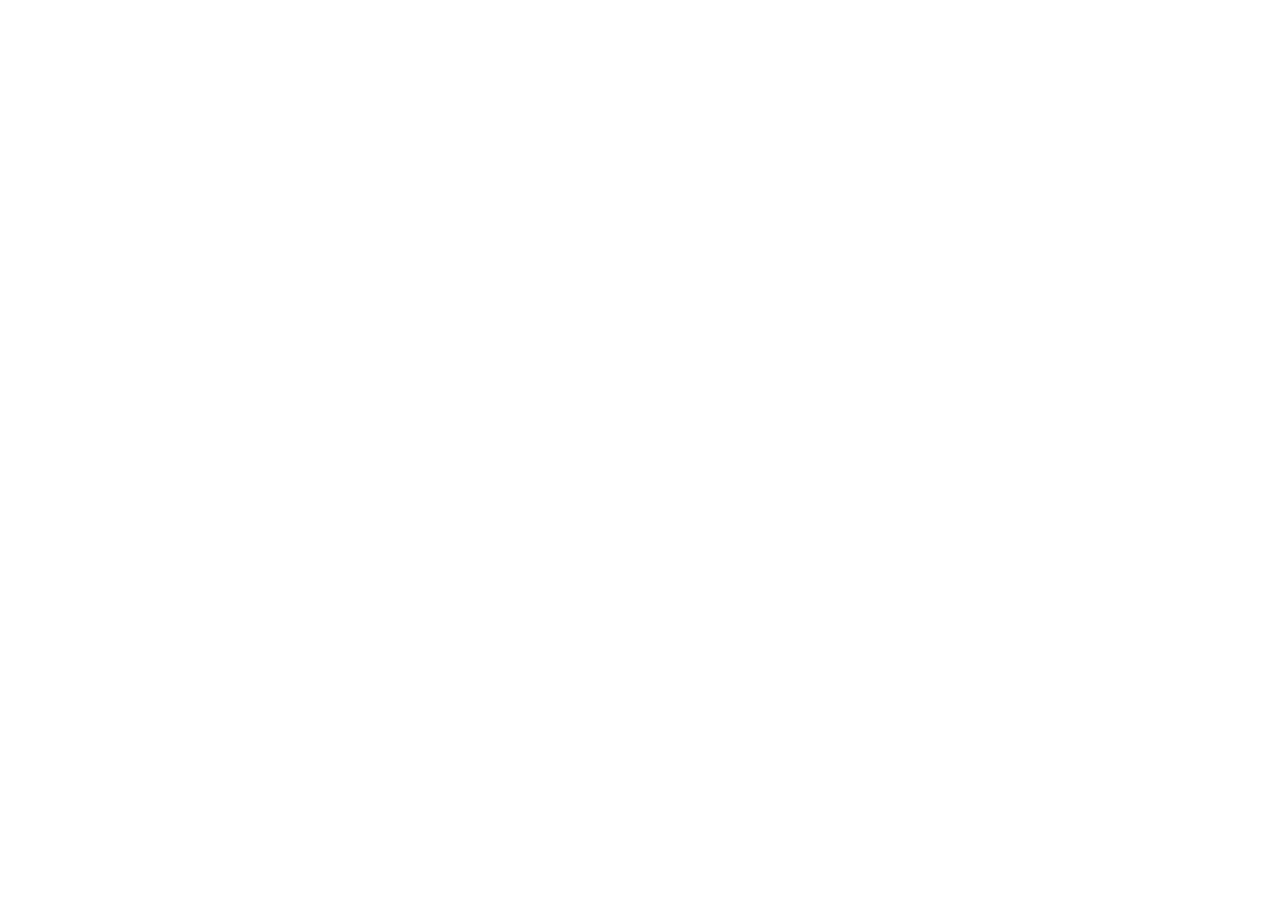
==== text-01-read-spell-punct/index.html @ 36c458f1 "Add text reading and spelling-punctuation task shell" ====
<!DOCTYPE html>
<html lang="ru">
<head>
  <meta charset="UTF-8">
  <meta name="viewport" content="width=device-width, initial-scale=1.0">
  <title>Славный мастер — орфография и пунктуация</title>
  <link rel="stylesheet" href="style.css">
</head>
<body>
  <main class="app">
    <section id="screen" class="screen" aria-live="polite"></section>
  </main>
  <script src="script.js"></script>
</body>
</html>
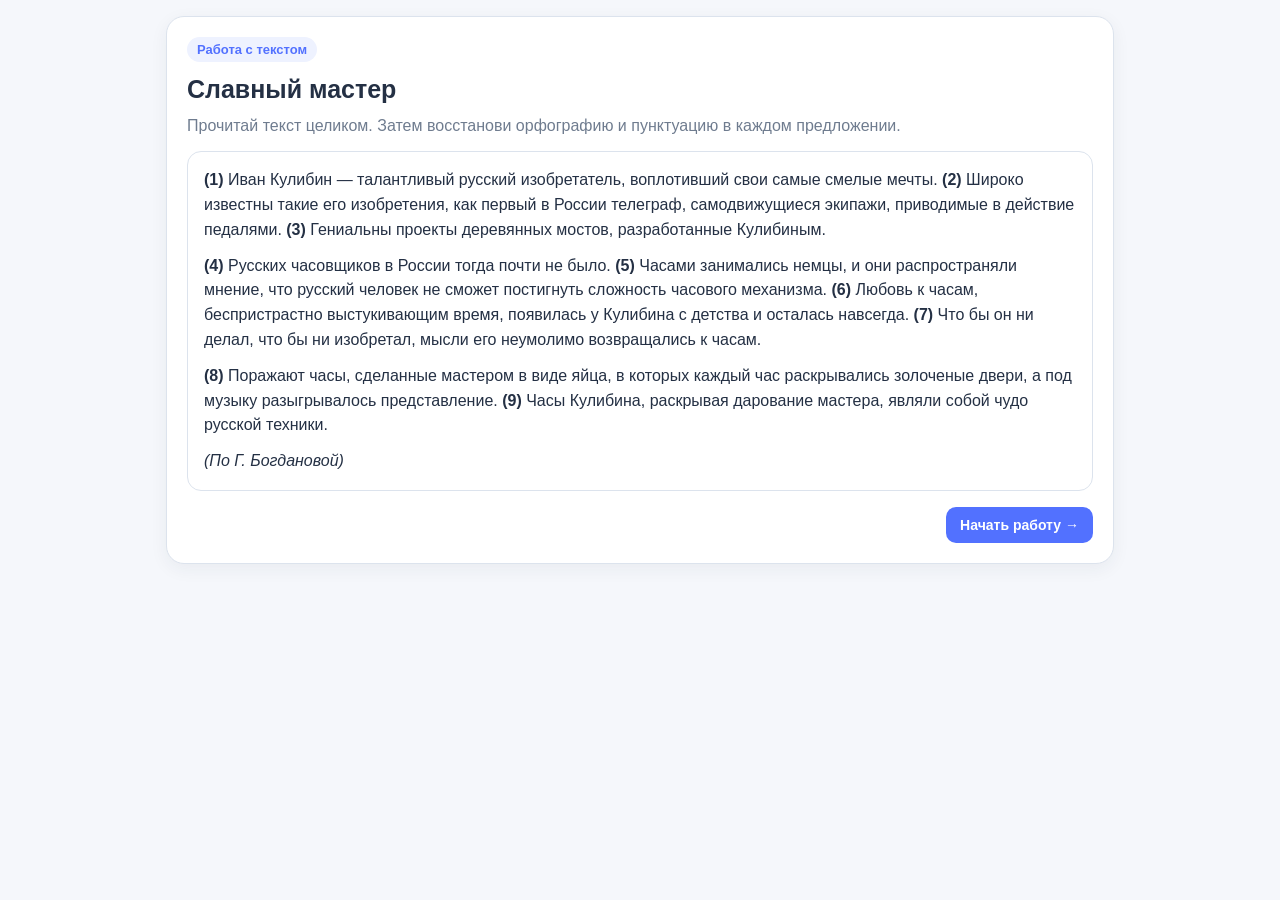
==== commit ec11843e: "Fix text task rendering with self-contained page" ====
--- a/text-01-read-spell-punct/index.html
+++ b/text-01-read-spell-punct/index.html
@@ -1,15 +1,61 @@
 <!DOCTYPE html>
 <html lang="ru">
 <head>
-  <meta charset="UTF-8">
-  <meta name="viewport" content="width=device-width, initial-scale=1.0">
-  <title>Славный мастер — орфография и пунктуация</title>
-  <link rel="stylesheet" href="style.css">
+<meta charset="UTF-8">
+<meta name="viewport" content="width=device-width, initial-scale=1.0">
+<title>Славный мастер — орфография и пунктуация</title>
+<style>
+:root{--bg:#f5f7fb;--card:#fff;--text:#243044;--muted:#6f7c8f;--line:#dce3ed;--accent:#5271ff;--accent-soft:#eef2ff;--good:#29965e;--good-bg:#ebfff4;--bad:#d55454;--bad-bg:#fff0f0}
+*{box-sizing:border-box}html,body{margin:0;min-height:100%;font-family:Arial,"Segoe UI",sans-serif;background:var(--bg);color:var(--text)}
+.app{max-width:980px;margin:0 auto;padding:16px}.screen{background:var(--card);border:1px solid var(--line);border-radius:18px;padding:20px;box-shadow:0 5px 18px rgba(30,45,70,.06)}
+.kicker{display:inline-block;padding:5px 10px;border-radius:16px;background:var(--accent-soft);color:var(--accent);font-size:13px;font-weight:700;margin-bottom:8px}
+h1{font-size:25px;margin:4px 0 10px;line-height:1.2}.lead,.instruction{color:var(--muted);line-height:1.45;margin:0 0 14px}.text-card,.task-card{border:1px solid var(--line);border-radius:14px;padding:16px;background:#fff}.text-card p{margin:0 0 11px;line-height:1.55}.text-card p:last-child{margin-bottom:0}.task-title{font-size:21px}
+.sentence{font-size:20px;line-height:2.05;padding:8px 0}.choice{display:inline-block;margin:0 2px}select{font:inherit;font-weight:700;color:var(--text);border:1px solid #cbd5e1;border-radius:8px;background:#fff;padding:4px 6px;min-width:46px;cursor:pointer}select.correct{border-color:var(--good);background:var(--good-bg);color:var(--good)}select.wrong{border-color:var(--bad);background:var(--bad-bg);color:var(--bad)}
+.progress-wrap{margin-bottom:14px}.progress-row{display:flex;justify-content:space-between;align-items:center;gap:12px}.progress-label{font-size:13px;color:var(--muted);font-weight:700}.progress{height:6px;background:#e7ebf2;border-radius:99px;overflow:hidden}.progress span{display:block;height:100%;background:var(--accent)}
+.nav{display:flex;align-items:center;gap:9px;margin-top:16px}.spacer{flex:1}.btn{border:0;border-radius:10px;padding:10px 14px;font-size:14px;font-weight:700;cursor:pointer}.btn-primary{background:var(--accent);color:#fff}.btn-secondary{background:#e8edf4;color:var(--text)}.result{min-height:22px;margin-top:12px;font-weight:700;font-size:14px}.result.good{color:var(--good)}.result.bad{color:var(--bad)}
+.summary{display:grid;grid-template-columns:1fr 1fr;gap:12px;margin:16px 0}.summary-card{border:1px solid var(--line);border-radius:14px;padding:18px;text-align:center}.summary-num{font-size:28px;font-weight:800}.summary-label{color:var(--muted);margin-top:4px}.mistakes{background:#f8fafc;border-radius:12px;padding:14px;line-height:1.45}.mistakes ul{margin:8px 0 0;padding-left:20px}
+@media(max-width:620px){.app{padding:8px}.screen{padding:14px;border-radius:14px}h1{font-size:22px}.sentence{font-size:17px;line-height:2.15}.summary{grid-template-columns:1fr}.nav{flex-wrap:wrap}.spacer{display:none}.btn{flex:1}.progress-row{align-items:flex-end}}
+</style>
 </head>
 <body>
-  <main class="app">
-    <section id="screen" class="screen" aria-live="polite"></section>
-  </main>
-  <script src="script.js"></script>
+<main class="app"><section id="screen" class="screen" aria-live="polite"></section></main>
+<script>
+const fullText=[
+'Иван Кулибин — талантливый русский изобретатель, воплотивший свои самые смелые мечты.',
+'Широко известны такие его изобретения, как первый в России телеграф, самодвижущиеся экипажи, приводимые в действие педалями.',
+'Гениальны проекты деревянных мостов, разработанные Кулибиным.',
+'Русских часовщиков в России тогда почти не было.',
+'Часами занимались немцы, и они распространяли мнение, что русский человек не сможет постигнуть сложность часового механизма.',
+'Любовь к часам, беспристрастно выстукивающим время, появилась у Кулибина с детства и осталась навсегда.',
+'Что бы он ни делал, что бы ни изобретал, мысли его неумолимо возвращались к часам.',
+'Поражают часы, сделанные мастером в виде яйца, в которых каждый час раскрывались золоченые двери, а под музыку разыгрывалось представление.',
+'Часы Кулибина, раскрывая дарование мастера, являли собой чудо русской техники.'
+];
+const S=(answer,options)=>({type:'spell',answer,options});
+const P=(answer,options=['none',',','—'])=>({type:'punct',answer,options});
+const tasks=[
+['Иван Кулибин ',P('—',['none','—',',']),' талантл',S('и',['и','е']),'вый русский изобр',S('е',['е','и']),'татель',P(','),' воплотивший свои самые смелые мечты.'],
+['Широко извес',S('т',['т','д']),'ны такие его изобретения, как первый в России телеграф',P(',',['none',',',';']),' самодвиж',S('у',['у','ю','а']),'щиеся экипажи',P(','),' пр',S('и',['и','е']),'водимые в действие п',S('е',['е','и']),'далями.'],
+['Г',S('е',['е','и']),'ниальны проекты деревя',S('нн',['н','нн']),'ых мостов',P(','),' разработа',S('нн',['н','нн']),'ые Кулибиным.'],
+['Русских часов',S('щ',['щ','ч','ш']),'иков в России тогда почти не было.'],
+['Часами зан',S('и',['и','е']),'мались немцы',P(',',['none',',',';']),' и они ра',S('с',['с','з','сс']),'пространяли мнение',P(',',['none',',','—']),' что русский человек не сможет постигнуть сложность часового механизма.'],
+['Любовь к часам',P(','),' беспр',S('и',['и','е']),'страстно выстукивающим время',P(','),' появилась у Кулибина с детства и осталась навсегда.'],
+['Что ',S('бы',['бы','б']),' он ',S('ни',['не','ни']),' делал',P(',',['none',',',';']),' что ',S('бы',['бы','б']),' ',S('ни',['не','ни']),' изобретал',P(',',['none',',',';']),' мысли его ',S('не',['не','ни']),'умолимо возвр',S('а',['а','о']),'щались к часам.'],
+['Пор',S('а',['а','о']),'жают часы',P(','),' сдела',S('нн',['н','нн']),'ые мастером в виде яйца',P(','),' в которых каждый час раскрывались золоче',S('н',['н','нн']),'ые двери',P(',',['none',',',';']),' а под музыку раз',S('ы',['ы','и']),'грывалось представление.'],
+['Часы Кулибина',P(','),' раскрывая д',S('а',['а','о']),'рование мастера',P(','),' являли собой чудо русской техники.']
+];
+let page=0;
+const answers=tasks.map(t=>Array(t.filter(x=>typeof x==='object').length).fill(null));
+const checked=tasks.map(()=>false);
+const screen=document.getElementById('screen');
+function label(v,type){if(v==='none')return '∅';return v}
+function esc(v){return String(v).replace(/&/g,'&amp;').replace(/"/g,'&quot;').replace(/</g,'&lt;').replace(/>/g,'&gt;')}
+function render(){if(page===0)return renderReading();if(page===tasks.length+1)return renderSummary();renderTask(page-1)}
+function renderReading(){screen.innerHTML=`<div class="kicker">Работа с текстом</div><h1>Славный мастер</h1><p class="lead">Прочитай текст целиком. Затем восстанови орфографию и пунктуацию в каждом предложении.</p><div class="text-card"><p>${fullText.slice(0,3).map((t,i)=>`<b>(${i+1})</b> ${t}`).join(' ')}</p><p>${fullText.slice(3,7).map((t,i)=>`<b>(${i+4})</b> ${t}`).join(' ')}</p><p>${fullText.slice(7).map((t,i)=>`<b>(${i+8})</b> ${t}`).join(' ')}</p><p><i>(По Г. Богдановой)</i></p></div><div class="nav"><span class="spacer"></span><button class="btn btn-primary" id="start">Начать работу →</button></div>`;document.getElementById('start').onclick=()=>{page=1;render()}}
+function renderTask(idx){let c=0;const sentence=tasks[idx].map(part=>{if(typeof part==='string')return part;const n=c++;const saved=answers[idx][n];const options=['<option value="" disabled '+(saved===null?'selected':'')+'>?</option>'].concat(part.options.map(v=>`<option value="${esc(v)}" ${saved===v?'selected':''}>${label(v,part.type)}</option>`));return `<span class="choice"><select data-n="${n}">${options.join('')}</select></span>`}).join('');screen.innerHTML=`<div class="progress-wrap"><div class="progress-row"><span class="kicker">Орфография + пунктуация</span><span class="progress-label">Предложение ${idx+1} из ${tasks.length}</span></div><div class="progress"><span style="width:${((idx+1)/tasks.length)*100}%"></span></div></div><div class="task-card"><h1 class="task-title">Восстанови предложение</h1><p class="instruction">Выбери нужные буквы, написания и знаки. ∅ — знак не нужен.</p><div class="sentence">${sentence}</div><div id="result" class="result"></div></div><div class="nav"><button class="btn btn-secondary" id="prev">← Назад</button><span class="spacer"></span><button class="btn btn-primary" id="check">Проверить</button><button class="btn btn-secondary" id="next">${idx===tasks.length-1?'Завершить →':'Дальше →'}</button></div>`;document.querySelectorAll('select[data-n]').forEach(el=>el.onchange=()=>{answers[idx][+el.dataset.n]=el.value;checked[idx]=false;el.classList.remove('correct','wrong');const r=document.getElementById('result');r.textContent='';r.className='result'});document.getElementById('prev').onclick=()=>{page--;render()};document.getElementById('next').onclick=()=>{page++;render()};document.getElementById('check').onclick=()=>checkTask(idx);if(checked[idx])checkTask(idx)}
+function checkTask(idx){const expected=tasks[idx].filter(x=>typeof x==='object');const selects=[...document.querySelectorAll('select[data-n]')];let filled=0,correct=0;selects.forEach((el,i)=>{el.classList.remove('correct','wrong');const v=answers[idx][i];if(v!==null){filled++;if(v===expected[i].answer){correct++;el.classList.add('correct')}else el.classList.add('wrong')}});checked[idx]=true;const r=document.getElementById('result');if(filled<expected.length){r.textContent=`Заполнено ${filled} из ${expected.length}. Можно продолжить и вернуться позже.`;r.className='result bad'}else if(correct===expected.length){r.textContent='Всё верно.';r.className='result good'}else{r.textContent=`Верно ${correct} из ${expected.length}. Исправь подсвеченные места или переходи дальше.`;r.className='result bad'}}
+function renderSummary(){let st=0,sc=0,pt=0,pc=0;const trouble=[];tasks.forEach((task,idx)=>{let i=0,w=0;task.forEach(part=>{if(typeof part==='string')return;const v=answers[idx][i++];if(part.type==='spell'){st++;if(v===part.answer)sc++;else w++}else{pt++;if(v===part.answer)pc++;else w++}});if(w)trouble.push(idx+1)});screen.innerHTML=`<div class="kicker">Готово</div><h1>Результат работы</h1><p class="lead">Диагностический итог показывает, к каким предложениям стоит вернуться.</p><div class="summary"><div class="summary-card"><div class="summary-num">${sc} / ${st}</div><div class="summary-label">Орфография</div></div><div class="summary-card"><div class="summary-num">${pc} / ${pt}</div><div class="summary-label">Пунктуация</div></div></div><div class="mistakes"><b>${trouble.length?'Стоит ещё посмотреть предложения:':'Все предложения выполнены без ошибок.'}</b>${trouble.length?`<ul>${trouble.map(n=>`<li>Предложение ${n}</li>`).join('')}</ul>`:''}</div><div class="nav"><button class="btn btn-secondary" id="back">← Назад</button><span class="spacer"></span><button class="btn btn-primary" id="again">Пройти заново</button></div>`;document.getElementById('back').onclick=()=>{page=tasks.length;render()};document.getElementById('again').onclick=()=>{answers.forEach(a=>a.fill(null));checked.fill(false);page=0;render()}}
+render();
+</script>
 </body>
-</html>
+</html>
